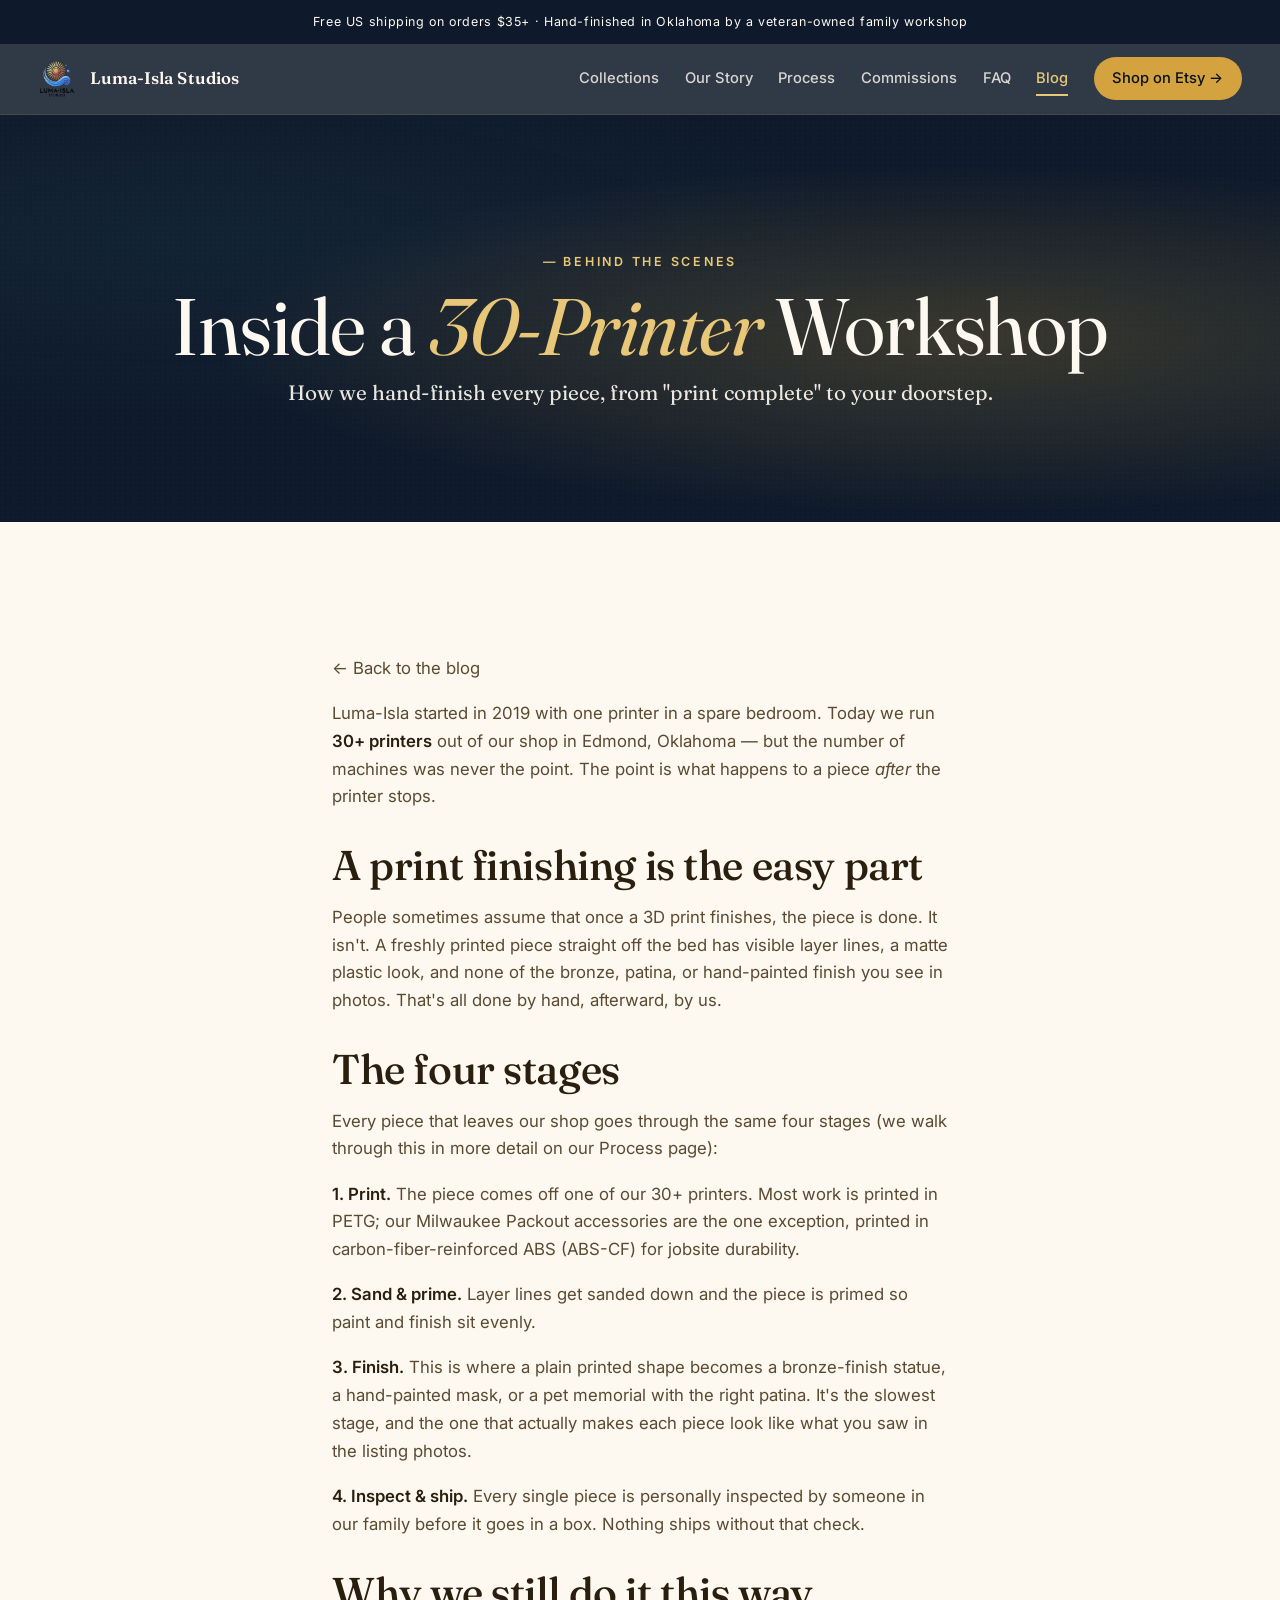
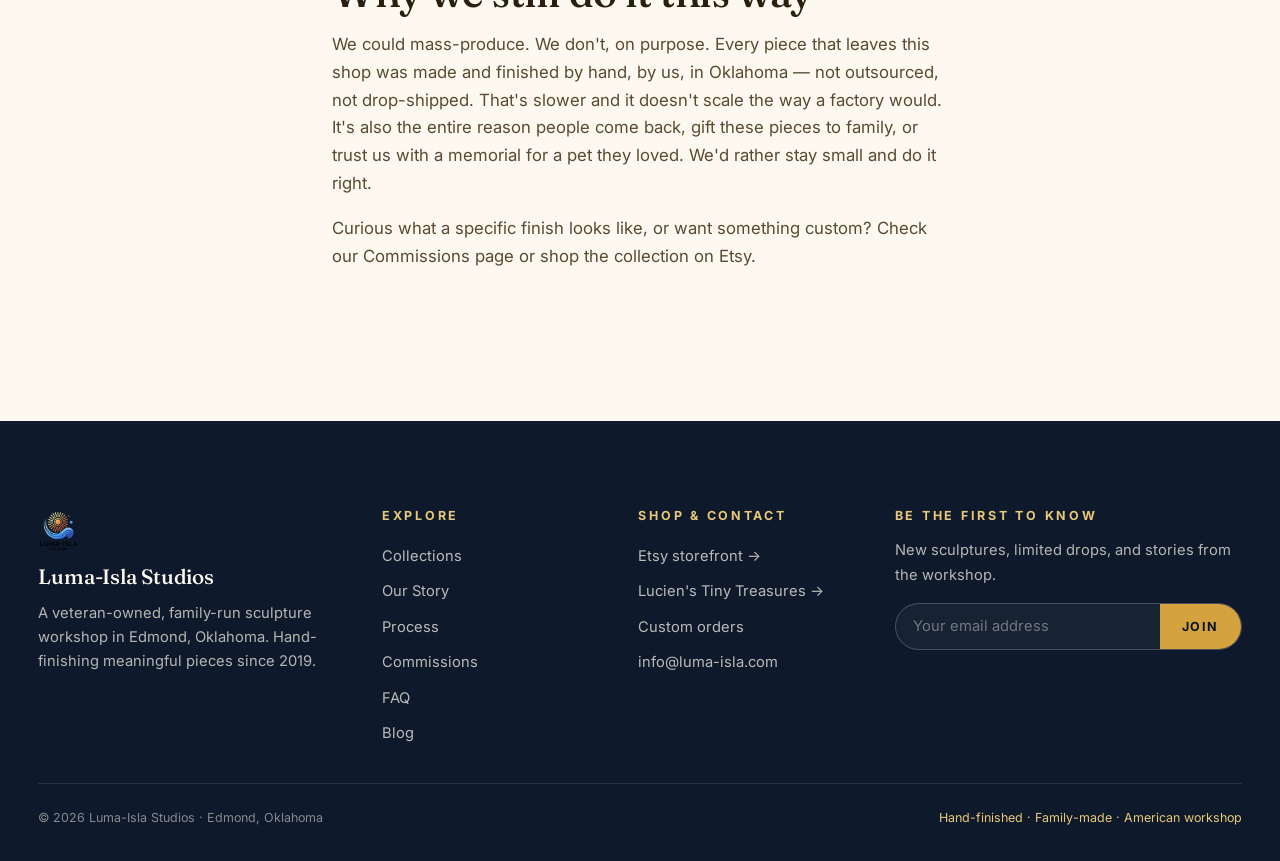
==== blog-inside-the-print-farm.html @ f8c1900a "Fill missing product photography, deep-link Etsy CTAs, add blog + reviews - Replace gradient placeho" ====
<!DOCTYPE html>
<html lang="en">
<head>
<meta charset="UTF-8">
<meta name="viewport" content="width=device-width, initial-scale=1.0">
<title>Inside a 30-Printer Workshop · Luma-Isla Studios Blog</title>
<meta name="description" content="From one printer in a spare bedroom to a 30+ printer workshop: how Luma-Isla Studios hand-finishes every piece in Edmond, Oklahoma.">
<link rel="preconnect" href="https://fonts.googleapis.com">
<link rel="preconnect" href="https://fonts.gstatic.com" crossorigin>
<link href="https://fonts.googleapis.com/css2?family=Fraunces:ital,opsz,wght@0,9..144,400;0,9..144,500;0,9..144,600;1,9..144,400;1,9..144,500&family=Inter:wght@300;400;500;600;700&display=swap" rel="stylesheet">
<link rel="stylesheet" href="assets/styles.css">
<link rel="icon" type="image/png" href="favicon.png">
<link rel="apple-touch-icon" href="apple-touch-icon.png">
<meta name="theme-color" content="#0e1a2b">
<meta property="og:title" content="Inside a 30-Printer Workshop · Luma-Isla Studios">
<meta property="og:description" content="How Luma-Isla Studios hand-finishes every piece — from print to sanding, priming, painting, and inspection.">
<meta property="og:image" content="images/og-card.jpg">
</head>
<body>

<div class="ribbon">Free US shipping on orders $35+ · Hand-finished in Oklahoma by a veteran-owned family workshop</div>

<nav class="site-nav">
  <div class="nav-inner">
    <a href="index.html" class="brand"><img src="images/logo.png" alt="Luma-Isla Studios logo" class="brand-mark" width="40" height="40"><span>Luma-Isla Studios</span></a>
    <button class="nav-toggle" aria-label="Toggle menu" aria-expanded="false">
      <svg viewBox="0 0 24 24" fill="none" stroke="currentColor" stroke-width="2"><path d="M3 6h18M3 12h18M3 18h18"/></svg>
    </button>
    <div class="nav-links">
      <a href="collections.html">Collections</a>
      <a href="our-story.html">Our Story</a>
      <a href="process.html">Process</a>
      <a href="commissions.html">Commissions</a>
      <a href="faq.html">FAQ</a>
      <a href="blog.html" class="active">Blog</a>
      <a href="https://lumaisla.etsy.com" class="nav-cta" target="_blank" rel="noopener">Shop on Etsy →</a>
    </div>
  </div>
</nav>

<header class="hero hero--page">
  <div class="hero-inner">
    <span class="eyebrow on-dark eyebrow--center" style="justify-content: center;">— Behind the scenes</span>
    <h1>Inside a <span class="accent">30-Printer</span> Workshop</h1>
    <p class="sub">How we hand-finish every piece, from "print complete" to your doorstep.</p>
  </div>
</header>

<section class="section bg-cream">
  <div class="wrap wrap--text">
    <div class="prose reveal" style="margin: 0 auto;">
      <p><a href="blog.html">← Back to the blog</a></p>

      <p>Luma-Isla started in 2019 with one printer in a spare bedroom. Today we run <strong>30+ printers</strong> out of our shop in Edmond, Oklahoma — but the number of machines was never the point. The point is what happens to a piece <em>after</em> the printer stops.</p>

      <h2 style="font-size: var(--t-2xl);">A print finishing is the easy part</h2>
      <p>People sometimes assume that once a 3D print finishes, the piece is done. It isn't. A freshly printed piece straight off the bed has visible layer lines, a matte plastic look, and none of the bronze, patina, or hand-painted finish you see in photos. That's all done by hand, afterward, by us.</p>

      <h2 style="font-size: var(--t-2xl);">The four stages</h2>
      <p>Every piece that leaves our shop goes through the same four stages (we walk through this in more detail on our <a href="process.html">Process page</a>):</p>
      <p><strong>1. Print.</strong> The piece comes off one of our 30+ printers. Most work is printed in PETG; our Milwaukee Packout accessories are the one exception, printed in carbon-fiber-reinforced ABS (ABS-CF) for jobsite durability.</p>
      <p><strong>2. Sand &amp; prime.</strong> Layer lines get sanded down and the piece is primed so paint and finish sit evenly.</p>
      <p><strong>3. Finish.</strong> This is where a plain printed shape becomes a bronze-finish statue, a hand-painted mask, or a pet memorial with the right patina. It's the slowest stage, and the one that actually makes each piece look like what you saw in the listing photos.</p>
      <p><strong>4. Inspect &amp; ship.</strong> Every single piece is personally inspected by someone in our family before it goes in a box. Nothing ships without that check.</p>

      <h2 style="font-size: var(--t-2xl);">Why we still do it this way</h2>
      <p>We could mass-produce. We don't, on purpose. Every piece that leaves this shop was made and finished by hand, by us, in Oklahoma — not outsourced, not drop-shipped. That's slower and it doesn't scale the way a factory would. It's also the entire reason people come back, gift these pieces to family, or trust us with a memorial for a pet they loved. We'd rather stay small and do it right.</p>

      <p>Curious what a specific finish looks like, or want something custom? Check our <a href="commissions.html">Commissions page</a> or <a href="https://lumaisla.etsy.com" target="_blank" rel="noopener">shop the collection on Etsy</a>.</p>
    </div>
  </div>
</section>

<footer class="site-footer">
  <div class="footer-grid">
    <div class="footer-brand footer-col">
      <img src="images/logo.png" alt="Luma-Isla Studios logo" class="brand-mark" width="44" height="44">
      <h3>Luma-Isla Studios</h3>
      <p>A veteran-owned, family-run sculpture workshop in Edmond, Oklahoma. Hand-finishing meaningful pieces since 2019.</p>
    </div>
    <div class="footer-col">
      <h5>Explore</h5>
      <a href="collections.html">Collections</a>
      <a href="our-story.html">Our Story</a>
      <a href="process.html">Process</a>
      <a href="commissions.html">Commissions</a>
      <a href="faq.html">FAQ</a>
      <a href="blog.html">Blog</a>
    </div>
    <div class="footer-col">
      <h5>Shop &amp; Contact</h5>
      <a href="https://lumaisla.etsy.com" target="_blank" rel="noopener">Etsy storefront →</a>
      <a href="https://lucienstinytreasures.etsy.com" target="_blank" rel="noopener">Lucien's Tiny Treasures →</a>
      <a href="commissions.html">Custom orders</a>
      <a href="mailto:info@luma-isla.com">info@luma-isla.com</a>
    </div>
    <div class="footer-col footer-newsletter">
      <h5>Be the first to know</h5>
      <div class="sub">New sculptures, limited drops, and stories from the workshop.</div>
      <form class="newsletter-form" onsubmit="event.preventDefault();">
        <input type="email" placeholder="Your email address" aria-label="Email address" required>
        <button type="submit">Join</button>
      </form>
    </div>
  </div>
  <div class="footer-bottom">
    <div>© 2026 Luma-Isla Studios · Edmond, Oklahoma</div>
    <div class="made-in">Hand-finished · Family-made · American workshop</div>
  </div>
</footer>

<script src="assets/site.js"></script>
</body>
</html>
---- assets/styles.css ----
/* =====================================================================
   LUMA-ISLA STUDIOS · Shared stylesheet  (v2 — modern editorial refresh)
   Same navy + gold + cream palette, rebuilt for an airier, gallery-first feel.
   Display headings in Fraunces, UI/body in Inter.
   ===================================================================== */

/* ---------- Tokens ---------- */
:root {
  /* Palette (lifted from live luma-isla.com computed styles) */
  --bg:           #fdf8f0;
  --bg-2:         #f8f1e3;   /* nudged closer to --bg so sections stop "banding" */
  --bg-3:         #f2e9d6;
  --ink:          #2a1f0e;
  --ink-2:        #5a4a32;
  --ink-3:        #8a7a5a;
  --rule:         rgba(42, 31, 14, 0.10);
  --rule-strong:  rgba(42, 31, 14, 0.16);

  --navy:         #0e1a2b;
  --navy-2:       #08121e;
  --navy-3:       #1a2a3f;

  --gold:         #d4a23e;
  --gold-2:       #b08624;
  --gold-3:       #e8c878;
  --gold-tint:    rgba(212, 162, 62, 0.12);

  --bronze:       #8a5a2b;
  --copper:       #b87333;
  --patina:       #5a8a7f;

  /* Type */
  --font:         'Inter', -apple-system, BlinkMacSystemFont, 'Segoe UI', sans-serif;
  --font-display: 'Fraunces', 'Iowan Old Style', Georgia, 'Times New Roman', serif;

  /* Fluid type scale — clamp(min, preferred, max) */
  --t-xs:   clamp(0.72rem, 0.7rem + 0.1vw, 0.78rem);
  --t-sm:   clamp(0.82rem, 0.78rem + 0.2vw, 0.92rem);
  --t-md:   clamp(0.95rem, 0.9rem + 0.25vw, 1.05rem);
  --t-lg:   clamp(1.1rem, 1rem + 0.5vw, 1.3rem);
  --t-xl:   clamp(1.4rem, 1.2rem + 1vw, 1.8rem);
  --t-2xl:  clamp(1.8rem, 1.4rem + 2vw, 2.6rem);
  --t-3xl:  clamp(2.2rem, 1.6rem + 3vw, 3.6rem);
  --t-4xl:  clamp(2.8rem, 1.8rem + 4.5vw, 5rem);
  --t-5xl:  clamp(3.2rem, 2rem + 5.5vw, 5.8rem);

  /* Fluid spacing */
  --s-1:  clamp(0.4rem, 0.3rem + 0.4vw, 0.6rem);
  --s-2:  clamp(0.8rem, 0.6rem + 0.8vw, 1.2rem);
  --s-3:  clamp(1.4rem, 1rem + 1.4vw, 2rem);
  --s-4:  clamp(2.2rem, 1.6rem + 2.4vw, 3.5rem);
  --s-5:  clamp(3.5rem, 2.4rem + 4vw, 5.5rem);
  --s-6:  clamp(5rem, 3.5rem + 6vw, 8.5rem);
  --s-7:  clamp(7rem, 5rem + 8vw, 11rem);

  /* Layout */
  --page-max: 1320px;
  --reader-max: 56ch;
  --radius:    18px;
  --radius-sm: 10px;
  --radius-lg: 28px;

  /* Elevation */
  --shadow-sm: 0 2px 10px rgba(42, 31, 14, 0.05);
  --shadow-md: 0 18px 40px rgba(42, 31, 14, 0.08);
  --shadow-lg: 0 34px 70px rgba(14, 26, 43, 0.22);

  /* Motion */
  --ease:  cubic-bezier(0.2, 0.7, 0.2, 1);
  --ease-out: cubic-bezier(0.16, 1, 0.3, 1);
}

/* ---------- Reset ---------- */
*, *::before, *::after { box-sizing: border-box; margin: 0; padding: 0; }
html { scroll-behavior: smooth; }
body {
  font-family: var(--font);
  background: var(--bg);
  color: var(--ink);
  font-weight: 400;
  font-size: var(--t-md);
  line-height: 1.65;
  -webkit-font-smoothing: antialiased;
  -moz-osx-font-smoothing: grayscale;
  overflow-x: hidden;
}
h1, h2, h3, h4, h5, h6 {
  font-family: var(--font-display);
  font-weight: 500;
  line-height: 1.08;
  letter-spacing: -0.01em;
  color: var(--ink);
  font-optical-sizing: auto;
}
p, li, input, textarea, select, button, .meta, .tag { font-family: var(--font); }
a { color: inherit; text-decoration: none; transition: color 0.2s var(--ease); }
img, svg { display: block; max-width: 100%; height: auto; }
button { font-family: inherit; cursor: pointer; border: none; background: none; color: inherit; }
input, textarea, select { font-family: inherit; }

::selection { background: var(--gold); color: var(--navy-2); }

:focus-visible {
  outline: 2px solid var(--gold);
  outline-offset: 3px;
  border-radius: 4px;
}

/* ---------- Layout primitives ---------- */
.wrap {
  max-width: var(--page-max);
  margin: 0 auto;
  padding: 0 clamp(1.25rem, 3vw, 3rem);
}
.wrap--narrow { max-width: 940px; }
.wrap--text   { max-width: 720px; }

.section { padding: var(--s-6) 0; position: relative; }
.section--tight { padding: var(--s-5) 0; }

/* Hairline separators replace heavy color banding */
.section + .section.bg-cream,
.section.bg-cream + .section.bg-cream { border-top: 1px solid var(--rule); }

/* ---------- Top ribbon ---------- */
.ribbon {
  background: var(--navy);
  color: var(--bg);
  text-align: center;
  font-size: var(--t-xs);
  letter-spacing: 0.05em;
  padding: 0.72rem 1rem;
  font-weight: 400;
}
.ribbon strong { color: var(--gold-3); font-weight: 600; }

/* ---------- Nav ---------- */
.site-nav {
  position: sticky; top: 0; z-index: 50;
  background: rgba(14, 26, 43, 0.86);
  backdrop-filter: blur(20px) saturate(140%);
  -webkit-backdrop-filter: blur(20px) saturate(140%);
  color: var(--bg);
  border-bottom: 1px solid rgba(212, 162, 62, 0.14);
}
.nav-inner {
  display: flex; align-items: center; justify-content: space-between;
  padding: 0.85rem clamp(1.25rem, 3vw, 3rem);
  max-width: var(--page-max); margin: 0 auto;
}
.brand {
  display: flex; align-items: center; gap: 0.7rem;
  color: var(--bg);
  font-family: var(--font-display);
  font-weight: 600;
  font-size: var(--t-md);
  letter-spacing: 0.005em;
}
.brand-mark {
  width: 40px; height: 40px;
  flex-shrink: 0;
  object-fit: contain;
  display: block;
}
/* Footer logo on the dark footer */
.footer-brand .brand-mark { width: 44px; height: 44px; margin-bottom: 0.8rem; }
.nav-links {
  display: flex; align-items: center; gap: clamp(1.1rem, 2vw, 2rem);
}
.nav-links a {
  font-size: var(--t-sm);
  color: var(--bg);
  opacity: 0.82;
  font-weight: 500;
  position: relative;
}
.nav-links a:not(.nav-cta)::after {
  content: '';
  position: absolute; left: 0; right: 0; bottom: -5px;
  height: 1.5px; background: var(--gold-3);
  transform: scaleX(0); transform-origin: left;
  transition: transform 0.28s var(--ease);
}
.nav-links a:not(.nav-cta):hover { opacity: 1; color: var(--gold-3); }
.nav-links a:not(.nav-cta):hover::after { transform: scaleX(1); }
.nav-links a.active { color: var(--gold-3); opacity: 1; }
.nav-links a.active::after { transform: scaleX(1); }
.nav-cta {
  background: var(--gold);
  color: var(--navy-2) !important;
  padding: 0.58rem 1.15rem;
  border-radius: 999px;
  font-weight: 600;
  font-size: var(--t-sm) !important;
  opacity: 1 !important;
  transition: transform 0.2s var(--ease), background 0.2s var(--ease), box-shadow 0.2s var(--ease);
}
.nav-cta:hover { background: var(--gold-3); transform: translateY(-1px); box-shadow: 0 8px 20px rgba(212,162,62,0.3); color: var(--navy-2) !important; }
.nav-toggle {
  display: none;
  width: 38px; height: 38px;
  border-radius: 10px;
  align-items: center; justify-content: center;
  color: var(--bg);
}
.nav-toggle svg { width: 22px; height: 22px; }
@media (max-width: 880px) {
  .nav-links { display: none; position: absolute; top: 100%; right: clamp(1.25rem, 3vw, 3rem); flex-direction: column; align-items: stretch; background: var(--navy); padding: 1rem 1.5rem; border-radius: 18px; border: 1px solid rgba(212,162,62,0.18); min-width: 230px; gap: 0.3rem; box-shadow: var(--shadow-lg); }
  .nav-links.open { display: flex; }
  .nav-links a { padding: 0.6rem 0.4rem; }
  .nav-links a:not(.nav-cta)::after { display: none; }
  .nav-cta { text-align: center; margin-top: 0.4rem; }
  .nav-toggle { display: inline-flex; }
}

/* ---------- Buttons ---------- */
.btn {
  display: inline-flex; align-items: center; gap: 0.55rem;
  padding: 0.95rem 1.7rem;
  border-radius: 999px;
  font-size: var(--t-sm);
  font-weight: 600;
  letter-spacing: 0.01em;
  transition: transform 0.2s var(--ease), background 0.2s var(--ease), border-color 0.2s var(--ease), color 0.2s var(--ease), box-shadow 0.2s var(--ease);
  white-space: nowrap;
}
.btn:hover { transform: translateY(-2px); }
.btn--gold { background: var(--gold); color: var(--navy-2); }
.btn--gold:hover { background: var(--gold-3); box-shadow: 0 12px 28px rgba(212,162,62,0.32); }
.btn--navy { background: var(--navy); color: var(--bg); }
.btn--navy:hover { background: var(--navy-3); color: var(--bg); box-shadow: var(--shadow-md); }
.btn--ghost { background: transparent; color: var(--ink); border: 1px solid var(--rule-strong); }
.btn--ghost:hover { border-color: var(--gold); color: var(--gold-2); }
.btn--ghost-light { background: transparent; color: var(--bg); border: 1px solid rgba(253, 248, 240, 0.35); }
.btn--ghost-light:hover { border-color: var(--gold-3); color: var(--gold-3); }
.btn .arrow { width: 16px; height: 16px; transition: transform 0.2s var(--ease); }
.btn:hover .arrow { transform: translateX(3px); }

/* ---------- Eyebrow / labels ---------- */
.eyebrow {
  display: inline-flex; align-items: center; gap: 0.5rem;
  font-family: var(--font);
  font-size: var(--t-xs);
  letter-spacing: 0.22em;
  text-transform: uppercase;
  font-weight: 600;
  color: var(--gold-2);
}
.eyebrow::before {
  content: '';
  width: 22px; height: 1px;
  background: var(--gold);
}
.eyebrow.eyebrow--center::before { display: none; }
.eyebrow.on-dark { color: var(--gold-3); }

/* ---------- Section headers ---------- */
.s-head {
  display: grid;
  grid-template-columns: 1.3fr 1fr;
  gap: clamp(1.5rem, 4vw, 4rem);
  align-items: end;
  margin-bottom: var(--s-4);
}
@media (max-width: 800px) {
  .s-head { grid-template-columns: 1fr; gap: 1.25rem; }
}
.s-head h2 {
  font-size: var(--t-3xl);
  max-width: 22ch;
}
.s-head h2 .accent { color: var(--gold-2); font-style: italic; font-weight: 500; }
.s-head .lede { color: var(--ink-2); font-size: var(--t-md); max-width: 40ch; }
.s-head--center { text-align: center; grid-template-columns: 1fr; max-width: 760px; margin-left: auto; margin-right: auto; }
.s-head--center h2, .s-head--center .lede, .s-head--center .eyebrow { margin-left: auto; margin-right: auto; }
.s-head--center h2 { margin-bottom: 1rem; }

/* ---------- Media wrapper with graceful fallback ----------
   The gradient lives on the container; the <img> sits on top.
   If the image file is missing, `onerror="this.remove()"` drops it
   and the gradient (with its label) shows instead — never a broken icon. */
.media { position: relative; overflow: hidden; }
.media > img {
  position: absolute; inset: 0;
  width: 100%; height: 100%;
  object-fit: cover;
  z-index: 2;
  transition: transform 0.8s var(--ease);
}

/* ---------- HERO (shared base, centered — used by inner pages) ---------- */
.hero {
  background:
    radial-gradient(ellipse at 75% 55%, rgba(212, 162, 62, 0.22), transparent 55%),
    radial-gradient(ellipse at 15% 30%, rgba(95, 179, 209, 0.06), transparent 45%),
    var(--navy);
  color: var(--bg);
  padding: var(--s-7) clamp(1.25rem, 3vw, 3rem) var(--s-6);
  position: relative;
  overflow: hidden;
  isolation: isolate;
}
.hero::before {
  content: '';
  position: absolute; inset: 0;
  background-image: radial-gradient(rgba(212, 162, 62, 0.05) 1px, transparent 1px);
  background-size: 5px 5px;
  opacity: 0.5;
  pointer-events: none;
  z-index: -1;
}
.hero-inner {
  max-width: 1000px; margin: 0 auto;
  text-align: center;
  position: relative; z-index: 1;
}
.hero h1 {
  font-size: var(--t-5xl);
  color: var(--bg);
  font-weight: 400;
  margin: 1.2rem 0 0.4rem;
  letter-spacing: -0.015em;
}
.hero h1 .accent { color: var(--gold-3); font-style: italic; }
.hero .sub {
  font-size: var(--t-xl);
  color: var(--bg);
  opacity: 0.92;
  font-weight: 400;
  font-family: var(--font-display);
  margin-bottom: 1.5rem;
}
.hero-pillars {
  display: flex; flex-wrap: wrap; gap: 1rem 1.5rem; justify-content: center;
  margin: 1.5rem 0 2.5rem;
  font-size: var(--t-sm);
  letter-spacing: 0.18em;
  text-transform: uppercase;
  color: rgba(253, 248, 240, 0.85);
}
.hero-pillars span { position: relative; }
.hero-pillars span:not(:last-child)::after {
  content: '◆';
  position: absolute; right: -0.95rem; top: 50%; transform: translateY(-50%);
  color: var(--gold);
  font-size: 0.55em;
}
.hero-ctas { display: flex; gap: 0.8rem; justify-content: center; flex-wrap: wrap; }
.hero--page { padding: var(--s-6) clamp(1.25rem, 3vw, 3rem) var(--s-5); }
.hero--page h1 { font-size: var(--t-4xl); margin-top: 0.5rem; }
.hero--page .sub { font-size: var(--t-lg); }

/* ---------- HOME HERO (editorial split with image) ---------- */
.hero--home { padding-block: var(--s-6) var(--s-6); }
.hero-grid {
  max-width: var(--page-max);
  margin: 0 auto;
  display: grid;
  grid-template-columns: 1.05fr 0.95fr;
  gap: clamp(2rem, 5vw, 5rem);
  align-items: center;
  text-align: left;
  position: relative; z-index: 1;
}
.hero-grid .hero-copy { max-width: 36rem; }
.hero--home h1 {
  font-size: var(--t-4xl);
  margin: 1rem 0 1.2rem;
  line-height: 1.02;
}
.hero--home .sub {
  font-size: var(--t-lg);
  margin-bottom: 0.4rem;
  opacity: 0.9;
}
.hero--home .hero-pillars { justify-content: flex-start; margin: 1.6rem 0 2rem; }
.hero--home .hero-ctas { justify-content: flex-start; }
.hero-figure {
  position: relative;
  aspect-ratio: 4/5;
  border-radius: var(--radius-lg);
  overflow: hidden;
  border: 1px solid rgba(212,162,62,0.25);
  box-shadow: var(--shadow-lg);
  background:
    radial-gradient(ellipse at 35% 30%, rgba(212,162,62,0.4), transparent 60%),
    linear-gradient(150deg, var(--bronze) 0%, var(--copper) 45%, var(--navy-2) 100%);
}
.hero-figure > img { position: absolute; inset: 0; width: 100%; height: 100%; object-fit: cover; z-index: 2; }
.hero-figure .figure-label {
  position: absolute; left: 1.2rem; bottom: 1.2rem; right: 1.2rem; z-index: 3;
  font-size: var(--t-xs); letter-spacing: 0.2em; text-transform: uppercase;
  color: var(--bg); font-weight: 600;
  border-top: 1px solid rgba(253,248,240,0.3); padding-top: 0.7rem;
  text-shadow: 0 1px 8px rgba(0,0,0,0.4);
}
.hero-badge {
  position: absolute; z-index: 3;
  top: 1.1rem; right: 1.1rem;
  background: rgba(8,18,30,0.78);
  backdrop-filter: blur(8px);
  border: 1px solid rgba(212,162,62,0.4);
  border-radius: 14px;
  padding: 0.7rem 1rem;
  text-align: center;
}
.hero-badge .n { font-family: var(--font-display); font-size: var(--t-xl); color: var(--gold-3); line-height: 1; }
.hero-badge .l { font-size: 0.62rem; letter-spacing: 0.16em; text-transform: uppercase; color: rgba(253,248,240,0.8); margin-top: 0.25rem; }
@media (max-width: 900px) {
  .hero-grid { grid-template-columns: 1fr; gap: 2.5rem; text-align: center; }
  .hero-grid .hero-copy { max-width: 100%; margin: 0 auto; }
  .hero--home .hero-pillars, .hero--home .hero-ctas { justify-content: center; }
  .hero-figure { max-width: 460px; margin: 0 auto; width: 100%; }
}

/* ---------- Trust strip ---------- */
.trust {
  border-top: 1px solid var(--rule);
  border-bottom: 1px solid var(--rule);
  background: var(--bg);
}
.trust-inner {
  max-width: var(--page-max); margin: 0 auto;
  display: grid; grid-template-columns: repeat(4, 1fr);
  padding: clamp(1.4rem, 3vw, 2.2rem) clamp(1.25rem, 3vw, 3rem);
  gap: 1.5rem;
}
.trust-item { display: flex; flex-direction: column; gap: 0.2rem; }
.trust-item .k { font-family: var(--font-display); font-size: var(--t-lg); color: var(--ink); }
.trust-item .v { font-size: var(--t-xs); letter-spacing: 0.12em; text-transform: uppercase; color: var(--ink-3); font-weight: 600; }
@media (max-width: 720px) {
  .trust-inner { grid-template-columns: repeat(2, 1fr); gap: 1.4rem 1rem; }
}

/* ---------- Soft section variants ---------- */
.bg-cream    { background: var(--bg); }
.bg-cream-2  { background: var(--bg-2); }
.bg-cream-3  { background: var(--bg-3); }
.bg-navy     { background: var(--navy); color: var(--bg); }
.bg-navy h2, .bg-navy h3, .bg-navy h4 { color: var(--bg); }
.bg-navy p { color: rgba(253, 248, 240, 0.82); }
.fade-to-cream-2 { background: linear-gradient(to bottom, var(--bg) 0%, var(--bg-2) 100%); }
.fade-to-navy { background: linear-gradient(to bottom, var(--bg) 0%, var(--bg-2) 30%, var(--navy) 100%); }

/* ---------- Collection cards (image-first, editorial) ---------- */
.collections {
  display: grid;
  grid-template-columns: repeat(auto-fit, minmax(min(100%, 380px), 1fr));
  gap: clamp(1.1rem, 2vw, 1.8rem);
}
.collection {
  position: relative;
  aspect-ratio: 5/6;
  overflow: hidden;
  border-radius: var(--radius);
  background: var(--navy-2);
  transition: transform 0.5s var(--ease), box-shadow 0.5s var(--ease);
  display: block;
  box-shadow: var(--shadow-sm);
}
.collection:hover { transform: translateY(-6px); box-shadow: var(--shadow-lg); }
/* Featured first card spans full width on the homepage gallery */
.collection--feature { grid-column: 1 / -1; aspect-ratio: 16/7; }
@media (max-width: 760px) { .collection--feature { aspect-ratio: 5/6; } }

.collection-fill, .collection .media {
  position: absolute; inset: 0;
  background-size: cover; background-position: center;
  transition: transform 0.8s var(--ease);
}
.collection:hover .collection-fill,
.collection:hover .media > img { transform: scale(1.06); }
.fill-sacred   { background: radial-gradient(ellipse at 30% 35%, var(--bronze) 0%, var(--navy-2) 80%); }
.fill-wildlife { background: radial-gradient(ellipse at 50% 40%, var(--copper) 0%, #2d1f0a 80%); }
.fill-pet      { background: radial-gradient(ellipse at 40% 30%, var(--patina) 0%, var(--navy-2) 80%); }
.fill-fandom   { background: radial-gradient(ellipse at 50% 50%, #5a3a2a 0%, var(--navy-2) 80%); }
.fill-packout  { background: radial-gradient(ellipse at 50% 50%, #b30000 0%, #1a1a1a 80%); }
.collection-overlay {
  position: absolute; inset: 0; z-index: 3;
  background: linear-gradient(to bottom, transparent 30%, rgba(8, 18, 30, 0.55) 65%, rgba(8, 18, 30, 0.93) 100%);
}
.collection-meta {
  position: absolute; bottom: 0; left: 0; right: 0; z-index: 4;
  padding: clamp(1.5rem, 3vw, 2.4rem);
  color: var(--bg);
}
.collection-meta .num {
  font-size: var(--t-xs); letter-spacing: 0.22em; text-transform: uppercase;
  font-weight: 600; color: var(--gold-3); margin-bottom: 0.4rem;
}
.collection-meta h3 { font-family: var(--font-display); font-weight: 500; font-size: var(--t-xl); color: var(--bg); margin-bottom: 0.5rem; }
.collection-meta p { font-size: var(--t-sm); color: rgba(253, 248, 240, 0.85); line-height: 1.55; max-width: 46ch; }
.collection-meta .arrow-link {
  margin-top: 1rem;
  display: inline-flex; align-items: center; gap: 0.45rem;
  color: var(--gold-3); font-size: var(--t-xs); letter-spacing: 0.16em;
  text-transform: uppercase; font-weight: 600;
  transition: gap 0.25s var(--ease);
}
.collection:hover .arrow-link { gap: 0.8rem; }

/* ---------- Piece gallery ---------- */
.pieces {
  display: grid;
  grid-template-columns: repeat(auto-fit, minmax(min(100%, 240px), 1fr));
  gap: clamp(1.2rem, 2vw, 2rem);
}
.piece { display: block; transition: transform 0.4s var(--ease); }
.piece:hover { transform: translateY(-5px); }
.piece-image {
  aspect-ratio: 1/1.12;
  border-radius: var(--radius);
  overflow: hidden;
  background: var(--navy-2);
  position: relative;
  margin-bottom: 0.9rem;
  box-shadow: var(--shadow-sm);
}
.piece-image > img {
  position: absolute; inset: 0; width: 100%; height: 100%;
  object-fit: cover; z-index: 2; transition: transform 0.7s var(--ease);
}
.piece:hover .piece-image > img { transform: scale(1.05); }
.piece-image .ph {
  position: absolute; inset: 0; z-index: 1;
  display: flex; align-items: center; justify-content: center;
  padding: 1.2rem; text-align: center;
  font-size: var(--t-sm); font-weight: 500; color: var(--gold-3);
  background:
    radial-gradient(ellipse at 35% 30%, rgba(212, 162, 62, 0.16), transparent 60%),
    var(--navy-2);
}
.piece-image .view {
  position: absolute; inset: 0; z-index: 3;
  display: flex; align-items: flex-end; justify-content: flex-start;
  padding: 1rem;
  background: linear-gradient(to top, rgba(8,18,30,0.6), transparent 55%);
  opacity: 0; transition: opacity 0.3s var(--ease);
}
.piece:hover .view { opacity: 1; }
.piece-image .view span {
  font-size: var(--t-xs); letter-spacing: 0.14em; text-transform: uppercase;
  font-weight: 600; color: var(--bg);
  display: inline-flex; align-items: center; gap: 0.4rem;
}
.piece .tag { font-size: var(--t-xs); letter-spacing: 0.18em; text-transform: uppercase; color: var(--gold-2); font-weight: 600; margin-bottom: 0.3rem; }
.piece h4 { font-family: var(--font-display); font-size: var(--t-lg); margin-bottom: 0.25rem; font-weight: 500; line-height: 1.2; }
.piece .meta { font-size: var(--t-sm); color: var(--ink-2); }

/* ---------- Soft cards ---------- */
.soft-card {
  background: var(--bg);
  border: 1px solid var(--rule);
  border-radius: var(--radius);
  padding: clamp(1.5rem, 2.5vw, 2.2rem);
  transition: border-color 0.3s var(--ease), transform 0.3s var(--ease), box-shadow 0.3s var(--ease);
}
.soft-card:hover { border-color: var(--gold); transform: translateY(-3px); box-shadow: var(--shadow-md); }

/* ---------- Card grid (process teasers, story, commissions) ---------- */
.steps {
  display: grid;
  grid-template-columns: repeat(auto-fit, minmax(min(100%, 240px), 1fr));
  gap: clamp(1rem, 2vw, 1.75rem);
}
.step .num {
  display: inline-flex; align-items: center; justify-content: center;
  width: 54px; height: 54px;
  border: 1px solid var(--gold);
  color: var(--gold-2);
  border-radius: 50%;
  font-family: var(--font-display);
  font-weight: 500; font-size: var(--t-md);
  margin-bottom: 1.2rem; font-style: italic;
}
.step h4 { font-size: var(--t-lg); margin-bottom: 0.5rem; font-weight: 500; }
.step p { color: var(--ink-2); font-size: var(--t-sm); }

/* ---------- Horizontal process flow (homepage) ---------- */
.flow {
  display: grid;
  grid-template-columns: repeat(4, 1fr);
  gap: clamp(1rem, 2.5vw, 2rem);
  position: relative;
}
.flow::before {
  content: '';
  position: absolute; top: 26px; left: 8%; right: 8%; height: 1px;
  background: linear-gradient(to right, transparent, var(--gold), transparent);
  z-index: 0;
}
.flow-step { position: relative; z-index: 1; }
.flow-step .node {
  width: 52px; height: 52px; border-radius: 50%;
  background: var(--bg); border: 1px solid var(--gold);
  color: var(--gold-2); font-family: var(--font-display); font-style: italic;
  display: flex; align-items: center; justify-content: center;
  font-size: var(--t-md); margin-bottom: 1.1rem;
  box-shadow: 0 0 0 6px var(--bg);
}
.flow-step h4 { font-size: var(--t-lg); margin-bottom: 0.45rem; font-weight: 500; }
.flow-step p { color: var(--ink-2); font-size: var(--t-sm); }
@media (max-width: 820px) {
  .flow { grid-template-columns: 1fr 1fr; gap: 1.8rem; }
  .flow::before { display: none; }
}
@media (max-width: 480px) { .flow { grid-template-columns: 1fr; } }

/* ---------- Two-column blocks ---------- */
.two-col {
  display: grid;
  grid-template-columns: 1fr 1fr;
  gap: clamp(2rem, 5vw, 5rem);
  align-items: center;
}
.two-col--narrow { grid-template-columns: 0.9fr 1.1fr; }
.two-col--wide { grid-template-columns: 1.2fr 1fr; }
@media (max-width: 900px) {
  .two-col, .two-col--narrow, .two-col--wide { grid-template-columns: 1fr; gap: 2.5rem; }
}
.two-col h2 { font-size: var(--t-3xl); margin-bottom: 1.5rem; }
.two-col h2 .accent { color: var(--gold-2); font-style: italic; font-weight: 500; }
.two-col p { color: var(--ink-2); font-size: var(--t-md); margin-bottom: 1.1rem; max-width: 56ch; }
.bg-navy .two-col h2 { color: var(--bg); }
.bg-navy .two-col h2 .accent { color: var(--gold-3); }
.bg-navy .two-col p { color: rgba(253, 248, 240, 0.82); }

/* Decorative / photo image blocks (drop-in ready) */
.deco-image {
  aspect-ratio: 4/5;
  border-radius: var(--radius-lg);
  background:
    radial-gradient(ellipse at 30% 30%, rgba(212, 162, 62, 0.35), transparent 60%),
    linear-gradient(135deg, var(--bronze) 0%, var(--copper) 50%, var(--navy-2) 100%);
  position: relative;
  border: 1px solid var(--rule-strong);
  overflow: hidden;
  box-shadow: var(--shadow-md);
}
.deco-image > img { position: absolute; inset: 0; width: 100%; height: 100%; object-fit: cover; z-index: 2; }
.deco-image .tag-label {
  position: absolute; bottom: 1.2rem; left: 1.2rem; right: 1.2rem; z-index: 3;
  font-size: var(--t-xs); letter-spacing: 0.22em; text-transform: uppercase;
  color: var(--bg);
  border-top: 1px solid rgba(253, 248, 240, 0.3);
  padding-top: 0.8rem; font-weight: 600;
  text-shadow: 0 1px 8px rgba(0,0,0,0.4);
}
.deco-image--workshop {
  background:
    radial-gradient(ellipse at 35% 30%, rgba(212, 162, 62, 0.3), transparent 60%),
    linear-gradient(135deg, var(--bronze), var(--navy-2) 75%);
}

/* ---------- Long-form prose ---------- */
.prose { max-width: 56ch; }
.prose h2 { font-size: var(--t-2xl); margin: var(--s-3) 0 1rem; }
.prose h3 { font-size: var(--t-lg); margin: var(--s-3) 0 0.8rem; color: var(--gold-2); }
.prose p { margin-bottom: 1.1rem; color: var(--ink-2); font-size: var(--t-md); }
.prose strong { color: var(--ink); font-weight: 600; }
.prose ul { padding-left: 0; list-style: none; margin: 1rem 0 1.5rem; }
.prose ul li { padding: 0.7rem 0 0.7rem 1.6rem; border-bottom: 1px solid var(--rule); position: relative; color: var(--ink-2); }
.prose ul li::before { content: '◆'; position: absolute; left: 0; top: 0.85rem; color: var(--gold); font-size: 0.7em; }
.prose blockquote {
  margin: 1.5rem 0; padding: 1.2rem 1.5rem;
  border-left: 2px solid var(--gold);
  background: var(--bg-2);
  border-radius: 0 var(--radius-sm) var(--radius-sm) 0;
  font-style: italic; color: var(--ink-2);
}

/* ---------- FAQ ---------- */
.faq-jump {
  background: var(--bg); border: 1px solid var(--rule);
  border-radius: var(--radius);
  padding: clamp(1.5rem, 2.5vw, 2rem);
  margin: var(--s-3) 0 var(--s-4);
}
.faq-jump h5 { font-size: var(--t-xs); letter-spacing: 0.22em; text-transform: uppercase; color: var(--ink); font-weight: 700; margin-bottom: 1.2rem; }
.faq-jump-grid { display: grid; grid-template-columns: repeat(auto-fit, minmax(min(100%, 240px), 1fr)); gap: 0.4rem 1.5rem; }
.faq-jump a { display: block; padding: 0.55rem 0; color: var(--gold-2); font-size: var(--t-sm); font-weight: 500; }
.faq-jump a:hover { color: var(--ink); }
.faq-topic { margin-top: var(--s-4); scroll-margin-top: 6rem; }
.faq-topic > h2 { font-size: var(--t-2xl); border-bottom: 1px solid var(--rule-strong); padding-bottom: 1rem; margin-bottom: 1.5rem; }
details.faq-item {
  border: 1px solid var(--rule); border-radius: var(--radius);
  margin-bottom: 0.7rem; overflow: hidden; background: var(--bg);
  transition: border-color 0.3s var(--ease), box-shadow 0.3s var(--ease);
}
details.faq-item[open] { border-color: var(--gold); box-shadow: var(--shadow-sm); }
details.faq-item > summary {
  list-style: none; cursor: pointer;
  padding: clamp(1rem, 1.8vw, 1.3rem) clamp(1.2rem, 2vw, 1.8rem);
  display: flex; align-items: center; justify-content: space-between; gap: 1rem;
  font-weight: 600; font-size: var(--t-md); color: var(--ink);
}
details.faq-item > summary::-webkit-details-marker { display: none; }
details.faq-item > summary::after {
  content: '+'; font-size: 1.4rem; color: var(--gold-2); font-weight: 400;
  transition: transform 0.3s var(--ease); flex-shrink: 0;
}
details.faq-item[open] > summary::after { transform: rotate(45deg); }
details.faq-item .faq-body { padding: 0 clamp(1.2rem, 2vw, 1.8rem) clamp(1.2rem, 2vw, 1.6rem); color: var(--ink-2); font-size: var(--t-md); line-height: 1.65; }
details.faq-item .faq-body p { margin-bottom: 0.9rem; }
details.faq-item .faq-body p:last-child { margin-bottom: 0; }
details.faq-item .faq-body ul { list-style: none; padding-left: 0; margin: 0.6rem 0 1rem; }
details.faq-item .faq-body ul li { padding: 0.4rem 0 0.4rem 1.4rem; position: relative; }
details.faq-item .faq-body ul li::before { content: '◆'; position: absolute; left: 0; top: 0.55rem; color: var(--gold); font-size: 0.65em; }
details.faq-item .faq-body strong { color: var(--ink); font-weight: 600; }

/* ---------- Intro callout ---------- */
.callout {
  background: var(--bg-2); border-left: 3px solid var(--gold);
  border-radius: 0 var(--radius) var(--radius) 0;
  padding: clamp(1.2rem, 2vw, 1.6rem) clamp(1.4rem, 2.5vw, 2rem);
  margin: var(--s-3) 0; color: var(--ink-2);
}
.callout strong { color: var(--ink); }
.callout p { margin-bottom: 0.8rem; }
.callout p:last-child { margin-bottom: 0; }

/* ---------- Etsy CTA banner ---------- */
.etsy-banner {
  background: radial-gradient(ellipse at 75% 50%, rgba(212, 162, 62, 0.2), transparent 55%), var(--navy);
  color: var(--bg);
  padding: var(--s-6) clamp(1.25rem, 3vw, 3rem);
  text-align: center; position: relative; overflow: hidden;
}
.etsy-banner-inner { max-width: 700px; margin: 0 auto; position: relative; z-index: 1; }
.etsy-banner h2 { font-size: var(--t-3xl); color: var(--bg); margin-bottom: 1rem; }
.etsy-banner h2 .accent { color: var(--gold-3); font-style: italic; font-weight: 500; }
.etsy-banner p { color: rgba(253, 248, 240, 0.85); font-size: var(--t-md); margin-bottom: 2rem; max-width: 38rem; margin-left: auto; margin-right: auto; }

/* ---------- Footer ---------- */
footer.site-footer { background: var(--navy); color: var(--bg); padding: var(--s-5) clamp(1.25rem, 3vw, 3rem) 2rem; }
.footer-grid {
  max-width: var(--page-max); margin: 0 auto;
  display: grid; grid-template-columns: 1.4fr 1fr 1fr 1.3fr;
  gap: clamp(1.5rem, 3vw, 3rem);
  padding-bottom: var(--s-3);
  border-bottom: 1px solid rgba(253, 248, 240, 0.1);
}
@media (max-width: 800px) { .footer-grid { grid-template-columns: 1fr 1fr; gap: 2rem; } .footer-newsletter { grid-column: 1 / -1; } }
.footer-brand h3 { color: var(--bg); font-size: var(--t-lg); margin-bottom: 0.8rem; font-weight: 500; }
.footer-brand p { color: rgba(253, 248, 240, 0.7); font-size: var(--t-sm); max-width: 22rem; }
.footer-col h5 { color: var(--gold-3); font-size: var(--t-xs); letter-spacing: 0.22em; text-transform: uppercase; font-weight: 700; margin-bottom: 1rem; font-family: var(--font); }
.footer-col a { display: block; padding: 0.35rem 0; color: rgba(253, 248, 240, 0.72); font-size: var(--t-sm); }
.footer-col a:hover { color: var(--gold-3); }
.footer-newsletter .sub { color: rgba(253, 248, 240, 0.7); font-size: var(--t-sm); margin-bottom: 1rem; }
.newsletter-form { display: flex; border: 1px solid rgba(253, 248, 240, 0.2); border-radius: 999px; overflow: hidden; background: rgba(253, 248, 240, 0.04); }
.newsletter-form input { flex: 1; background: transparent; border: none; padding: 0.85rem 1.1rem; color: var(--bg); font-size: var(--t-sm); outline: none; }
.newsletter-form input::placeholder { color: rgba(253, 248, 240, 0.4); }
.newsletter-form button { background: var(--gold); color: var(--navy-2); padding: 0 1.4rem; font-weight: 700; font-size: var(--t-xs); letter-spacing: 0.1em; text-transform: uppercase; }
.newsletter-form button:hover { background: var(--gold-3); }
.footer-bottom { max-width: var(--page-max); margin: 0 auto; padding-top: 1.5rem; display: flex; justify-content: space-between; flex-wrap: wrap; gap: 1rem; font-size: var(--t-xs); color: rgba(253, 248, 240, 0.5); }
.footer-bottom .made-in { color: var(--gold-3); }

/* ---------- Reveal on scroll ---------- */
.reveal { opacity: 0; transform: translateY(24px); transition: opacity 0.7s var(--ease-out), transform 0.7s var(--ease-out); }
.reveal.is-visible { opacity: 1; transform: translateY(0); }
@media (prefers-reduced-motion: reduce) {
  .reveal { opacity: 1; transform: none; transition: none; }
  html { scroll-behavior: auto; }
  .media > img, .collection-fill, .piece-image > img { transition: none; }
}

/* ---------- Utilities ---------- */
.center { text-align: center; }
.muted  { color: var(--ink-2); }
.gold   { color: var(--gold-2); }
.divider { border: none; height: 1px; background: linear-gradient(to right, transparent, var(--gold), transparent); margin: var(--s-4) auto; max-width: 200px; }
.ornament { text-align: center; color: var(--gold); font-size: 0.8rem; letter-spacing: 0.8em; margin-bottom: 1rem; }
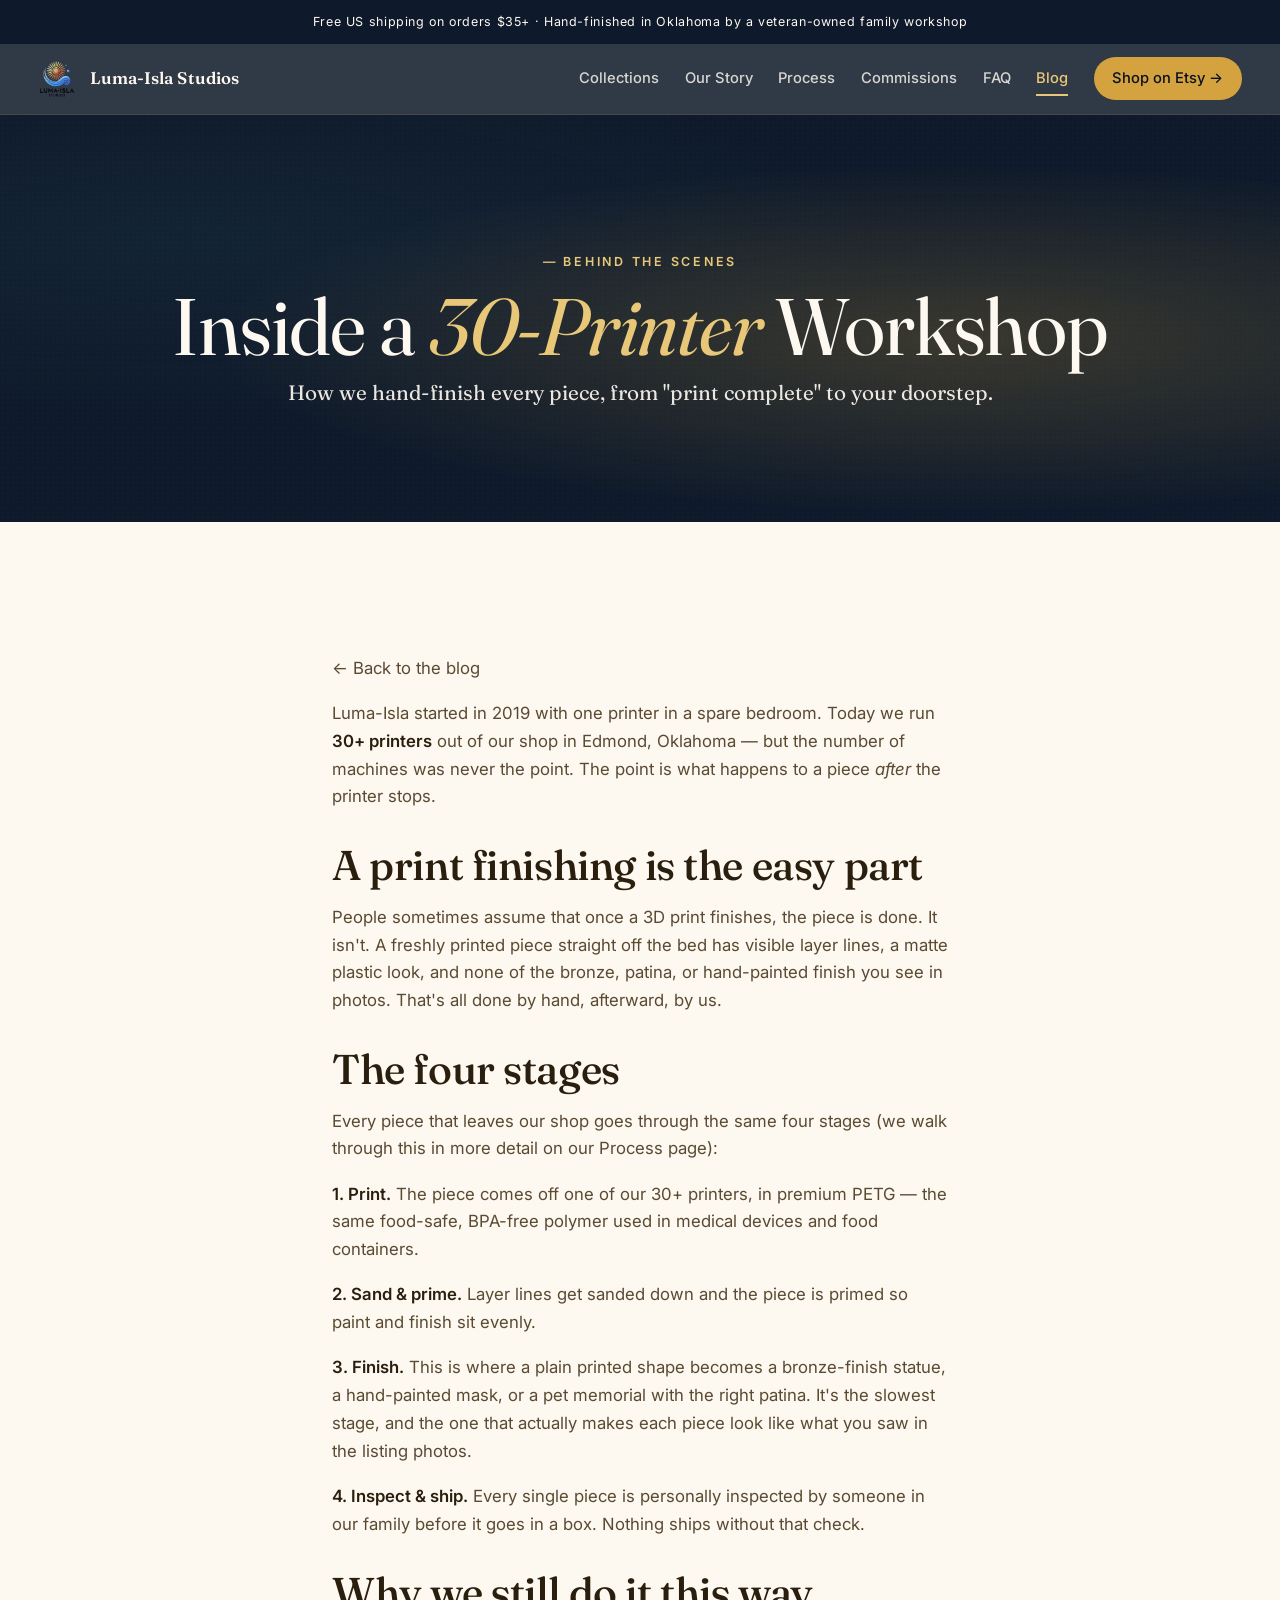
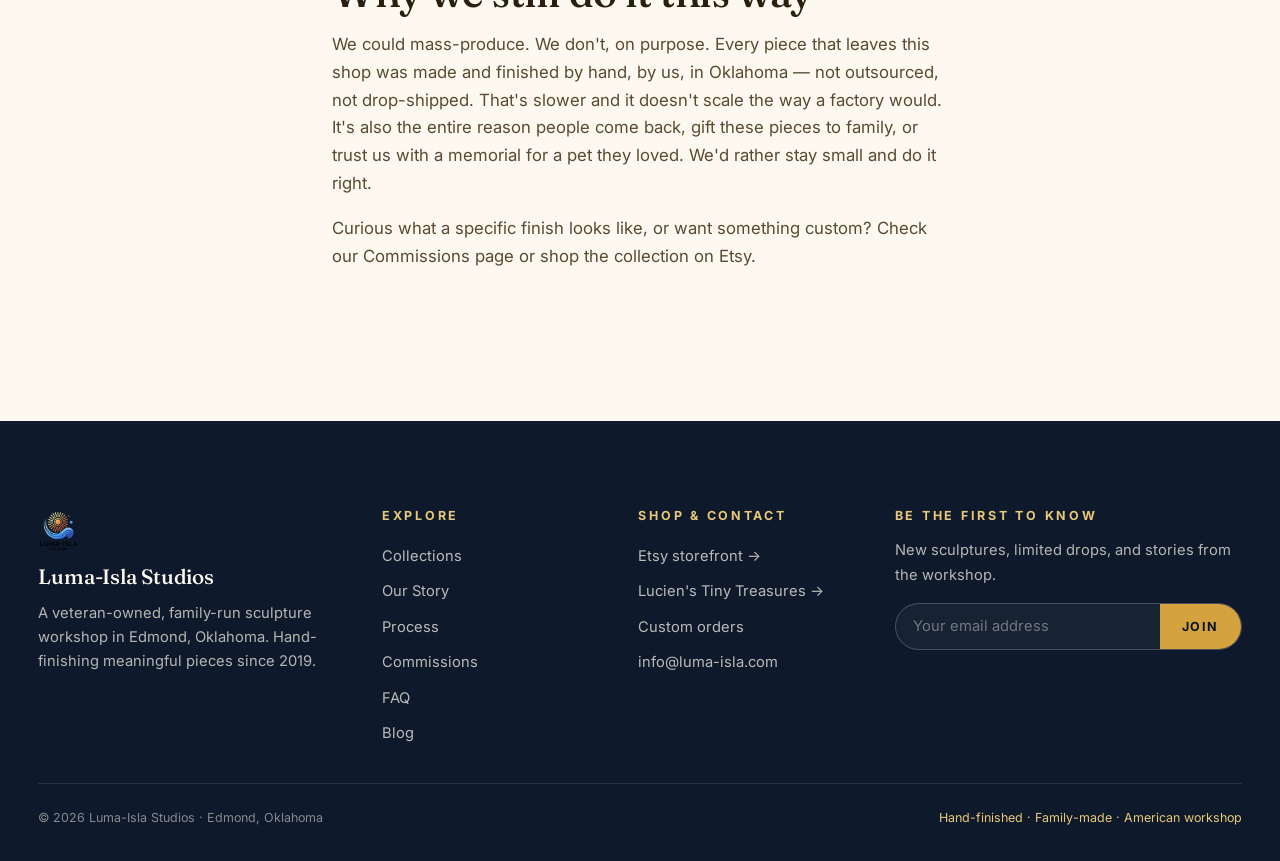
==== commit 17a05f99: "Remove Milwaukee Packout line; redesign photo-dependent sections - Strip all Packout content/links/F" ====
--- a/blog-inside-the-print-farm.html
+++ b/blog-inside-the-print-farm.html
@@ -58,7 +58,7 @@
 
       <h2 style="font-size: var(--t-2xl);">The four stages</h2>
       <p>Every piece that leaves our shop goes through the same four stages (we walk through this in more detail on our <a href="process.html">Process page</a>):</p>
-      <p><strong>1. Print.</strong> The piece comes off one of our 30+ printers. Most work is printed in PETG; our Milwaukee Packout accessories are the one exception, printed in carbon-fiber-reinforced ABS (ABS-CF) for jobsite durability.</p>
+      <p><strong>1. Print.</strong> The piece comes off one of our 30+ printers, in premium PETG — the same food-safe, BPA-free polymer used in medical devices and food containers.</p>
       <p><strong>2. Sand &amp; prime.</strong> Layer lines get sanded down and the piece is primed so paint and finish sit evenly.</p>
       <p><strong>3. Finish.</strong> This is where a plain printed shape becomes a bronze-finish statue, a hand-painted mask, or a pet memorial with the right patina. It's the slowest stage, and the one that actually makes each piece look like what you saw in the listing photos.</p>
       <p><strong>4. Inspect &amp; ship.</strong> Every single piece is personally inspected by someone in our family before it goes in a box. Nothing ships without that check.</p>
--- a/assets/styles.css
+++ b/assets/styles.css
@@ -650,6 +650,58 @@
   background:
     radial-gradient(ellipse at 35% 30%, rgba(212, 162, 62, 0.3), transparent 60%),
     linear-gradient(135deg, var(--bronze), var(--navy-2) 75%);
+}
+
+/* Photo-free decorative treatments for .deco-image (no image required) */
+.deco-numeral {
+  position: absolute; inset: 0; z-index: 2;
+  display: flex; align-items: center; justify-content: center;
+  font-family: var(--font-display); font-style: italic; font-weight: 500;
+  font-size: clamp(5.5rem, 13vw, 9.5rem);
+  color: rgba(253, 248, 240, 0.95);
+  text-shadow: 0 4px 28px rgba(0,0,0,0.28);
+  letter-spacing: 0.02em;
+}
+.deco-image .ornament-ring {
+  position: absolute; z-index: 1;
+  width: 68%; aspect-ratio: 1/1; border-radius: 50%;
+  border: 1px solid rgba(253, 248, 240, 0.28);
+  top: 50%; left: 50%; transform: translate(-50%, -50%);
+}
+.deco-image .ornament-ring::before {
+  content: ''; position: absolute; inset: 14px; border-radius: 50%;
+  border: 1px solid rgba(253, 248, 240, 0.16);
+}
+
+.finish-swatches {
+  position: absolute; z-index: 3; bottom: 1.2rem; left: 1.2rem; right: 1.2rem;
+  display: flex; gap: 0.7rem;
+}
+.finish-swatch { flex: 1; text-align: center; }
+.finish-swatch .chip {
+  width: 100%; aspect-ratio: 1/1; border-radius: 10px; margin-bottom: 0.5rem;
+  border: 1px solid rgba(253,248,240,0.35);
+  box-shadow: inset 0 1px 3px rgba(0,0,0,0.25), 0 2px 8px rgba(0,0,0,0.2);
+}
+.finish-swatch .lbl {
+  font-size: var(--t-xs); letter-spacing: 0.08em; text-transform: uppercase;
+  color: var(--bg); text-shadow: 0 1px 8px rgba(0,0,0,0.4);
+}
+
+.milestone-card {
+  position: absolute; inset: 0; z-index: 2;
+  display: flex; flex-direction: column; align-items: center; justify-content: center;
+  text-align: center; color: var(--bg); padding: 2rem;
+}
+.milestone-card .from { font-size: var(--t-lg); opacity: 0.85; letter-spacing: 0.04em; }
+.milestone-card .arrow { font-size: var(--t-2xl); margin: 0.5rem 0; color: var(--gold-3); }
+.milestone-card .to {
+  font-family: var(--font-display); font-style: italic; font-weight: 500;
+  font-size: var(--t-4xl); line-height: 1.05;
+}
+.milestone-card .caption {
+  font-size: var(--t-xs); letter-spacing: 0.16em; text-transform: uppercase;
+  margin-top: 1.2rem; opacity: 0.8;
 }
 
 /* ---------- Long-form prose ---------- */
